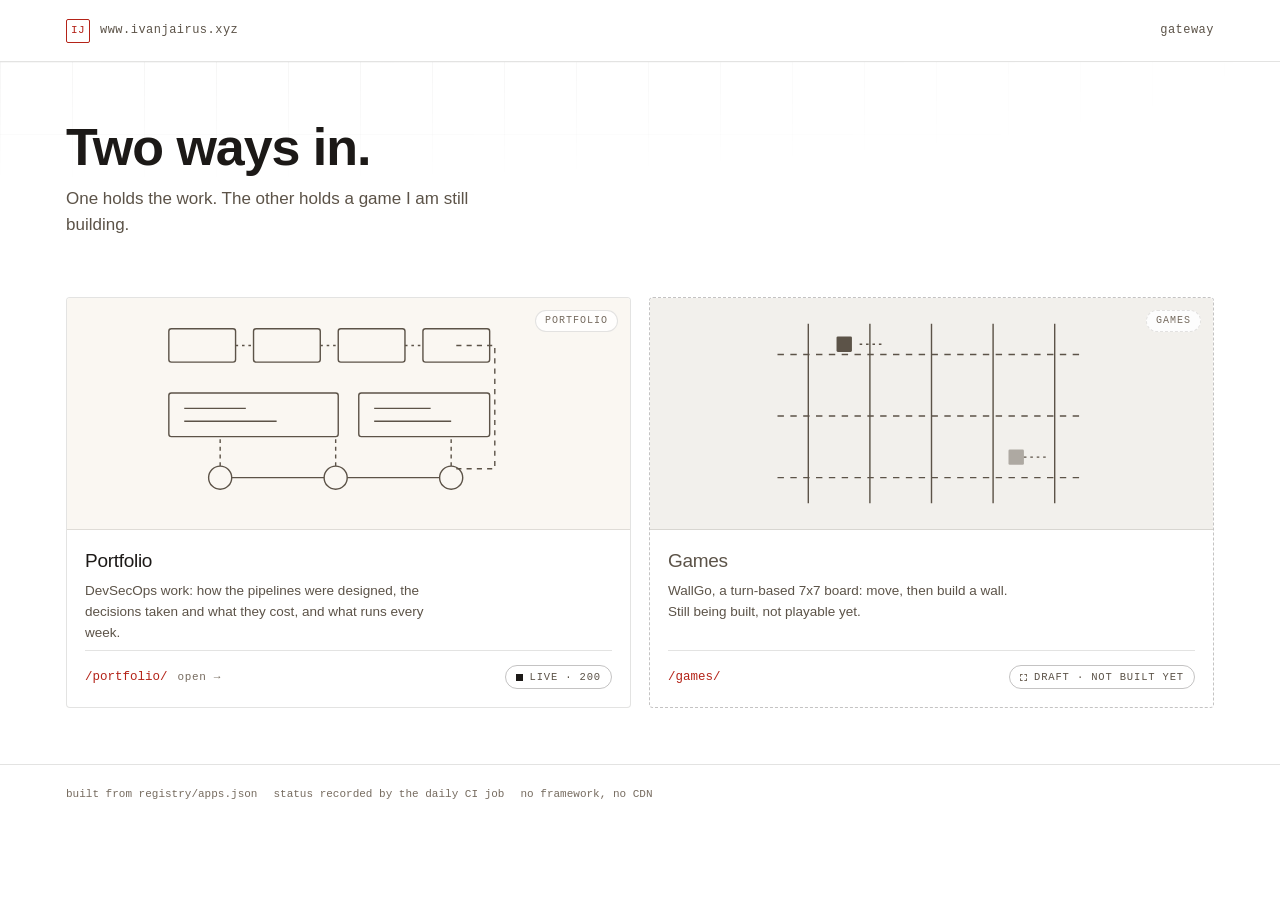
==== index.html @ 47e83b04 "Add the gateway core: registry, generator, tests and CI registry/apps.json is the only place an app " ====
<!DOCTYPE html>
<html lang="en">
<head>
  <meta charset="utf-8">
  <meta name="viewport" content="width=device-width, initial-scale=1">
  <title>Ivan Jairus · gateway</title>
  <meta name="description" content="Entry point for everything published under this domain.">
  <meta http-equiv="Content-Security-Policy" content="default-src 'self'; img-src 'self' data:; style-src 'self'; script-src 'self'; connect-src 'self' https://vitals.vercel-insights.com; base-uri 'none'; form-action 'none'; frame-ancestors 'none'">
  <meta name="color-scheme" content="light">
  <meta name="theme-color" content="#ffffff">
  <link rel="canonical" href="https://www.ivanjairus.xyz/">
  <link rel="icon" type="image/svg+xml" href="/static/img/favicon.svg">
  <meta property="og:type" content="website">
  <meta property="og:site_name" content="Ivan Jairus">
  <meta property="og:url" content="https://www.ivanjairus.xyz/">
  <meta property="og:title" content="Ivan Jairus · gateway">
  <meta property="og:description" content="Entry point for everything published under this domain.">
  <meta name="twitter:card" content="summary">
  <link rel="stylesheet" href="/static/css/base.css">
  <link rel="stylesheet" href="/static/css/cards.css">
</head>
<body>
  <a class="skip mono" href="#main">Skip to content</a>
  <header class="site-head">
    <div class="wrap head-row">
      <span class="mark mono" aria-hidden="true">IJ</span>
      <span class="brand mono">www.ivanjairus.xyz</span>
      <span class="where mono">gateway</span>
    </div>
  </header>
  <main id="main">
    <div class="hero-band">
      <div class="wrap hero-inner">
        <h1 class="hero">Two ways in.</h1>
        <p class="sub">One holds the work. The other holds a game I am still building.</p>
      </div>
    </div>
    <div class="wrap">
      <div class="sheet">
<a class="tile" href="/portfolio/">
      <span class="tag mono">portfolio</span>
      <span class="art"><img src="/static/img/apps/portfolio.svg" alt="" width="320" height="180"></span>
      <span class="cap">
        <span class="t">Portfolio</span>
        <span class="d">DevSecOps work: how the pipelines were designed, the decisions taken and what they cost, and what runs every week.</span>
        <span class="foot">
          <span class="path mono">/portfolio/</span><span class="go mono">open →</span>
          <span class="status mono"><span class="solid" aria-hidden="true"></span>live · 200</span>
        </span>
      </span>
    </a>
<a class="tile draft" href="/games/">
      <span class="tag mono">games</span>
      <span class="art"><img src="/static/img/apps/games.svg" alt="" width="320" height="180"></span>
      <span class="cap">
        <span class="t">Games</span>
        <span class="d">WallGo, a turn-based 7x7 board: move, then build a wall. Still being built, not playable yet.</span>
        <span class="foot">
          <span class="path mono">/games/</span>
          <span class="status mono"><span class="hollow" aria-hidden="true"></span>draft · not built yet</span>
        </span>
      </span>
    </a>
      </div>
    </div>
  </main>
  <footer class="site-foot">
    <div class="wrap foot-row">
      <span class="mono">built from registry/apps.json</span>
      <span class="mono">status recorded by the daily CI job</span>
      <span class="mono">no framework, no CDN</span>
    </div>
  </footer>
</body>
</html>
---- static/css/base.css ----
:root {
  color-scheme: light;

  --bg: #ffffff;
  --bg-3: #faf7f2;
  --ink: #1c1917;
  --ink-dim: #5c5348;
  --ink-faint: #766b5f;
  --line: rgba(28, 25, 23, 0.12);
  --line-strong: rgba(28, 25, 23, 0.26);

  /* Same red the portfolio already uses for OpenShift. It marks what a visitor can
     act on here, and never a status: status is a glyph plus a word. */
  --red: #b42318;
  --red-deep: #8f1d14;
  --red-tint: rgba(180, 35, 24, 0.07);

  --font-sans: -apple-system, BlinkMacSystemFont, "Segoe UI", "Helvetica Neue", Arial, sans-serif;
  --font-mono: ui-monospace, "SF Mono", SFMono-Regular, Menlo, Consolas, "Liberation Mono", monospace;

  --wrap: 1240px;
  --pad: clamp(20px, 4.6vw, 46px);
  --r2: 2px;
  --r4: 4px;
  --header-h: 61px;
}

*, *::before, *::after { box-sizing: border-box; }
html { scroll-behavior: smooth; }
body {
  margin: 0;
  background: var(--bg);
  color: var(--ink);
  font-family: var(--font-sans);
  font-size: 16px;
  line-height: 1.55;
  -webkit-font-smoothing: antialiased;
}
h1, h2, h3 { margin: 0; font-weight: 600; letter-spacing: -0.02em; }
p { margin: 0; }
.mono { font-family: var(--font-mono); }

.skip {
  position: absolute; left: -9999px; top: 0;
  background: #fff; color: var(--red); border: 1px solid var(--red);
  border-radius: var(--r2); padding: 8px 12px; font-size: 12px; z-index: 5;
}
.skip:focus { left: 12px; top: 12px; }

.wrap { max-width: var(--wrap); margin: 0 auto; padding: 0 var(--pad); }

.site-head {
  position: sticky; top: 0; z-index: 3;
  background: rgba(255, 255, 255, 0.9);
  backdrop-filter: saturate(140%) blur(6px);
  border-bottom: 1px solid var(--line);
}
.head-row {
  display: flex; align-items: center; gap: 10px;
  height: var(--header-h);
  font-size: 12px; letter-spacing: 0.04em; color: var(--ink-dim);
}
.mark {
  display: inline-flex; align-items: center; justify-content: center;
  width: 24px; height: 24px; border: 1px solid var(--red);
  border-radius: var(--r2); color: var(--red); font-size: 11px;
}
.where { margin-left: auto; }

.hero-band { position: relative; overflow: hidden; }
/* Graph paper is the portfolio's motif: the diagram is drawn before the YAML. */
.hero-band::before {
  content: ""; position: absolute; inset: 0; pointer-events: none; opacity: 0.35;
  background-image:
    linear-gradient(var(--line) 1px, transparent 1px),
    linear-gradient(90deg, var(--line) 1px, transparent 1px);
  background-size: 72px 72px;
  -webkit-mask-image: radial-gradient(130% 85% at 15% 0, #000 0%, transparent 68%);
  mask-image: radial-gradient(130% 85% at 15% 0, #000 0%, transparent 68%);
}
/* padding-block, not the shorthand: .wrap already owns the horizontal padding. */
.hero-inner { position: relative; padding-block: clamp(34px, 5vw, 58px) clamp(26px, 4vw, 40px); }
h1.hero { font-size: clamp(30px, 5vw, 52px); line-height: 1.04; max-width: 20ch; }
.sub { margin-top: 12px; max-width: 48ch; color: var(--ink-dim); font-size: clamp(15px, 1.4vw, 17px); }

.cat-block { margin-top: 40px; }
.cat-title { font-size: 13px; font-family: var(--font-mono); font-weight: 500;
  letter-spacing: 0.1em; text-transform: uppercase; color: var(--ink-dim); }
.cat-count { margin-top: 4px; font-size: 11px; letter-spacing: 0.06em; color: var(--ink-faint); }

.page-list { list-style: none; margin: 22px 0 0; padding: 0; display: grid; gap: 10px; }
.page-list a { font-family: var(--font-mono); font-size: 13px; color: var(--red); text-decoration: underline;
  text-underline-offset: 3px; }
.page-list a:hover { color: var(--red-deep); }

.site-foot { margin-top: 56px; border-top: 1px solid var(--line); }
.foot-row { display: flex; flex-wrap: wrap; gap: 16px; padding-top: 20px; padding-bottom: 24px;
  font-size: 11px; line-height: 1.8; color: var(--ink-faint); }

@media (max-width: 600px) {
  .foot-row { flex-direction: column; gap: 6px; }
}

@media (prefers-reduced-motion: reduce) {
  html { scroll-behavior: auto; }
  *, *::before, *::after { animation-duration: 0.001s !important; transition-duration: 0.001s !important; }
}
---- static/css/cards.css ----
.sheet {
  display: flex;
  flex-wrap: wrap;
  gap: 18px;
  margin-top: 18px;
}

/* One third minus the gaps gives at most three per row; flex-basis is a request,
   not a promise, so min-width decides the real column count and flex-grow hands
   the leftover width to whatever is left over on the final row. */
.tile {
  flex: 1 1 calc((100% - (2 * 18px)) / 3);
  min-width: 250px;
  position: relative;
  display: flex;
  flex-direction: column;
  background: #fff;
  border: 1px solid var(--line);
  border-radius: var(--r4);
  color: inherit;
  text-decoration: none;
  overflow: hidden;
  transition: border-color 0.14s ease;
}
.tile:hover, .tile:focus-visible { border-color: var(--red); }
.tile:focus-visible { outline: 2px solid var(--red); outline-offset: 2px; }

.tag {
  position: absolute; top: 12px; right: 12px; z-index: 1;
  font-size: 10px; line-height: 1; letter-spacing: 0.1em; text-transform: uppercase;
  color: var(--ink-faint);
  border: 1px solid var(--line);
  border-radius: 999px;
  padding: 5px 9px;
  background: rgba(255, 255, 255, 0.86);
}

.art {
  position: relative;
  aspect-ratio: 16 / 9;
  max-height: 232px;
  background: var(--bg-3);
  border-bottom: 1px solid var(--line);
}
.art img { position: absolute; inset: 0; width: 100%; height: 100%; display: block; }

.cap { flex: 1; display: flex; flex-direction: column; gap: 6px; padding: 16px 18px 18px; }
.cap .t { font-size: 19px; letter-spacing: -0.015em; }
.cap .d { font-size: 13.5px; color: var(--ink-dim); max-width: 46ch; }

.foot {
  display: flex; align-items: center; gap: 10px;
  margin-top: auto; padding-top: 14px; border-top: 1px solid var(--line);
}
.path { font-size: 12.5px; line-height: 1; color: var(--red); }
.go { font-size: 11px; line-height: 1; letter-spacing: 0.06em; color: var(--ink-faint); white-space: nowrap; }
.tile:hover .go { color: var(--red); }

.status {
  margin-left: auto;
  display: inline-flex; align-items: center; gap: 7px;
  font-size: 10.5px; line-height: 1; letter-spacing: 0.08em; text-transform: uppercase;
  color: var(--ink-dim);
  border: 1px solid var(--line-strong);
  border-radius: 999px;
  padding: 6px 10px;
  white-space: nowrap;
}
.solid { width: 7px; height: 7px; background: var(--ink); border: 1.5px solid var(--ink); }
.hollow { width: 7px; height: 7px; border: 1.5px dashed var(--ink-faint); }

.tile.draft { border-style: dashed; border-color: var(--line-strong); }
.tile.draft .art { background: #f2f0ec; }
.tile.draft .tag { border-style: dashed; }
.tile.draft .cap .t { color: var(--ink-dim); }
.tile.draft:hover, .tile.draft:focus-visible { border-color: var(--ink-faint); }
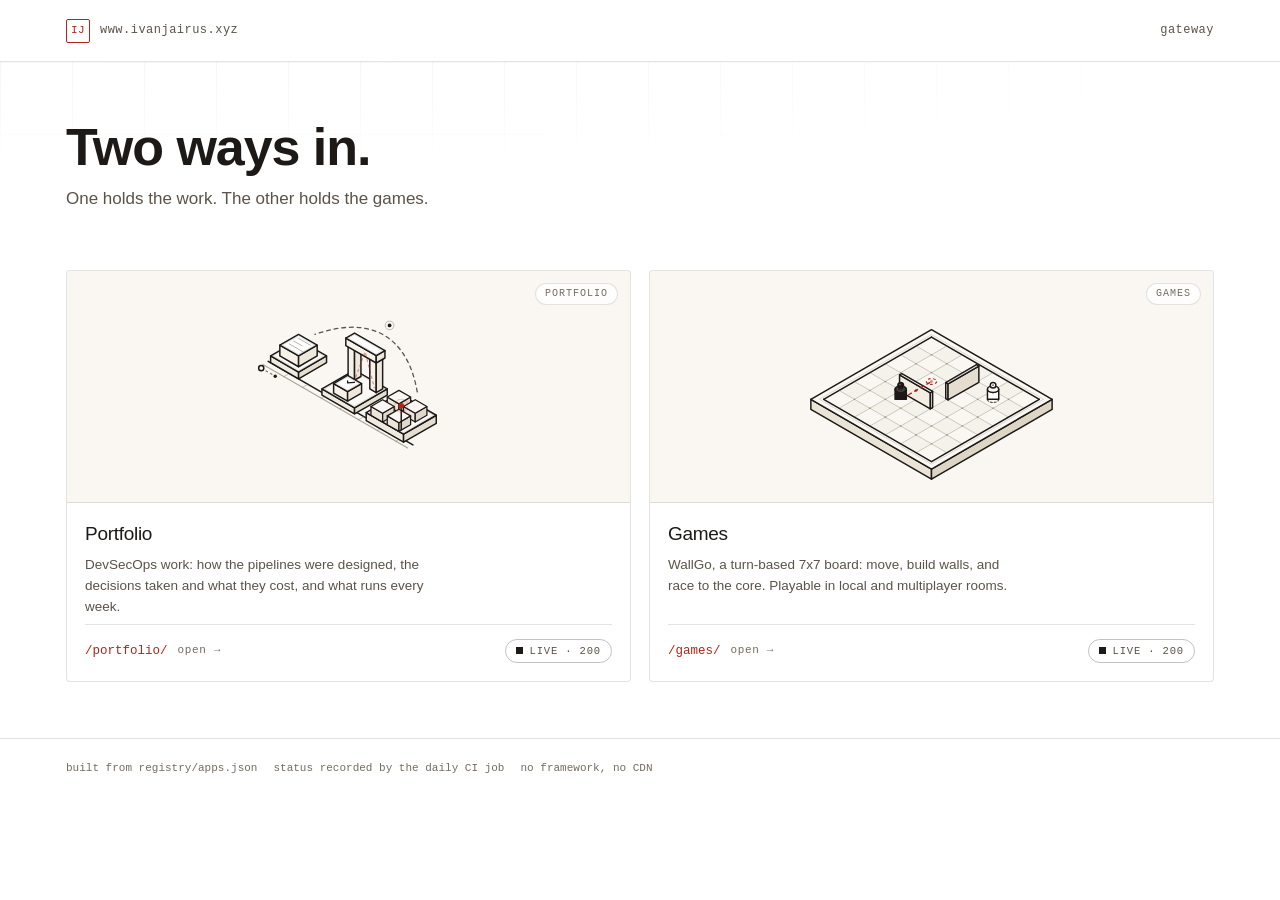
==== commit b8b858e5: "Promote games app to live with origin rewrites and sitemap entry" ====
--- a/index.html
+++ b/index.html
@@ -32,7 +32,7 @@
     <div class="hero-band">
       <div class="wrap hero-inner">
         <h1 class="hero">Two ways in.</h1>
-        <p class="sub">One holds the work. The other holds a game I am still building.</p>
+        <p class="sub">One holds the work. The other holds the games.</p>
       </div>
     </div>
     <div class="wrap">
@@ -49,15 +49,15 @@
         </span>
       </span>
     </a>
-<a class="tile draft" href="/games/">
+<a class="tile" href="/games/">
       <span class="tag mono">games</span>
       <span class="art"><img src="/static/img/apps/games.svg" alt="" width="320" height="180"></span>
       <span class="cap">
         <span class="t">Games</span>
-        <span class="d">WallGo, a turn-based 7x7 board: move, then build a wall. Still being built, not playable yet.</span>
+        <span class="d">WallGo, a turn-based 7x7 board: move, build walls, and race to the core. Playable in local and multiplayer rooms.</span>
         <span class="foot">
-          <span class="path mono">/games/</span>
-          <span class="status mono"><span class="hollow" aria-hidden="true"></span>draft · not built yet</span>
+          <span class="path mono">/games/</span><span class="go mono">open →</span>
+          <span class="status mono"><span class="solid" aria-hidden="true"></span>live · 200</span>
         </span>
       </span>
     </a>
--- a/static/css/cards.css
+++ b/static/css/cards.css
@@ -42,7 +42,21 @@
   background: var(--bg-3);
   border-bottom: 1px solid var(--line);
 }
-.art img { position: absolute; inset: 0; width: 100%; height: 100%; display: block; }
+.art img {
+  position: absolute;
+  inset: 0;
+  width: 100%;
+  height: 100%;
+  display: block;
+  transition: transform 0.28s cubic-bezier(0.16, 1, 0.3, 1);
+}
+
+@media (hover: hover) and (pointer: fine) {
+  .tile:hover .art img,
+  .tile:focus-visible .art img {
+    transform: translateY(-2px) scale(1.02);
+  }
+}
 
 .cap { flex: 1; display: flex; flex-direction: column; gap: 6px; padding: 16px 18px 18px; }
 .cap .t { font-size: 19px; letter-spacing: -0.015em; }
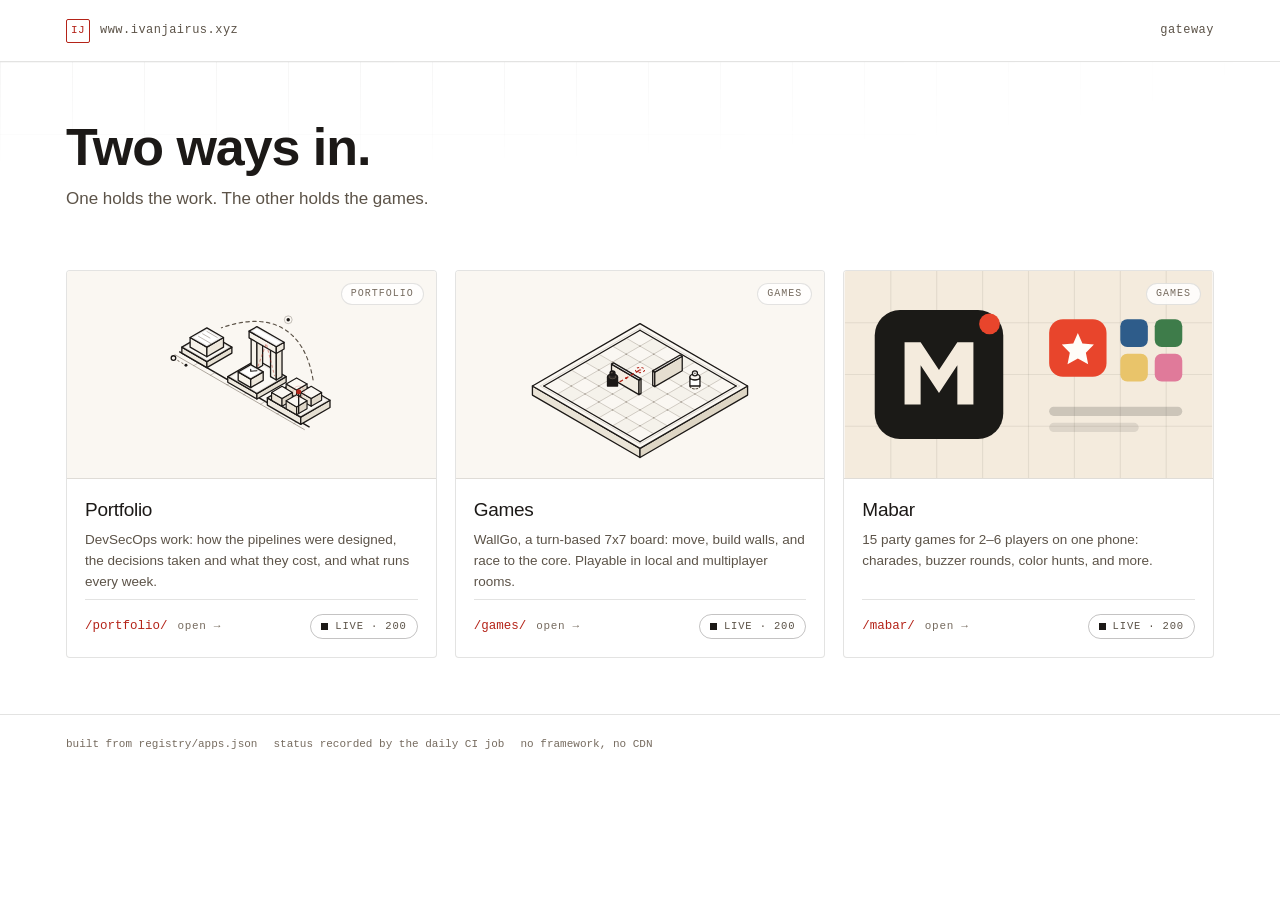
==== commit 52ece9c4: "feat: add Mabar app at /mabar/" ====
--- a/index.html
+++ b/index.html
@@ -61,6 +61,18 @@
         </span>
       </span>
     </a>
+<a class="tile" href="/mabar/">
+      <span class="tag mono">games</span>
+      <span class="art"><img src="/static/img/apps/mabar.svg" alt="" width="320" height="180"></span>
+      <span class="cap">
+        <span class="t">Mabar</span>
+        <span class="d">15 party games for 2–6 players on one phone: charades, buzzer rounds, color hunts, and more.</span>
+        <span class="foot">
+          <span class="path mono">/mabar/</span><span class="go mono">open →</span>
+          <span class="status mono"><span class="solid" aria-hidden="true"></span>live · 200</span>
+        </span>
+      </span>
+    </a>
       </div>
     </div>
   </main>
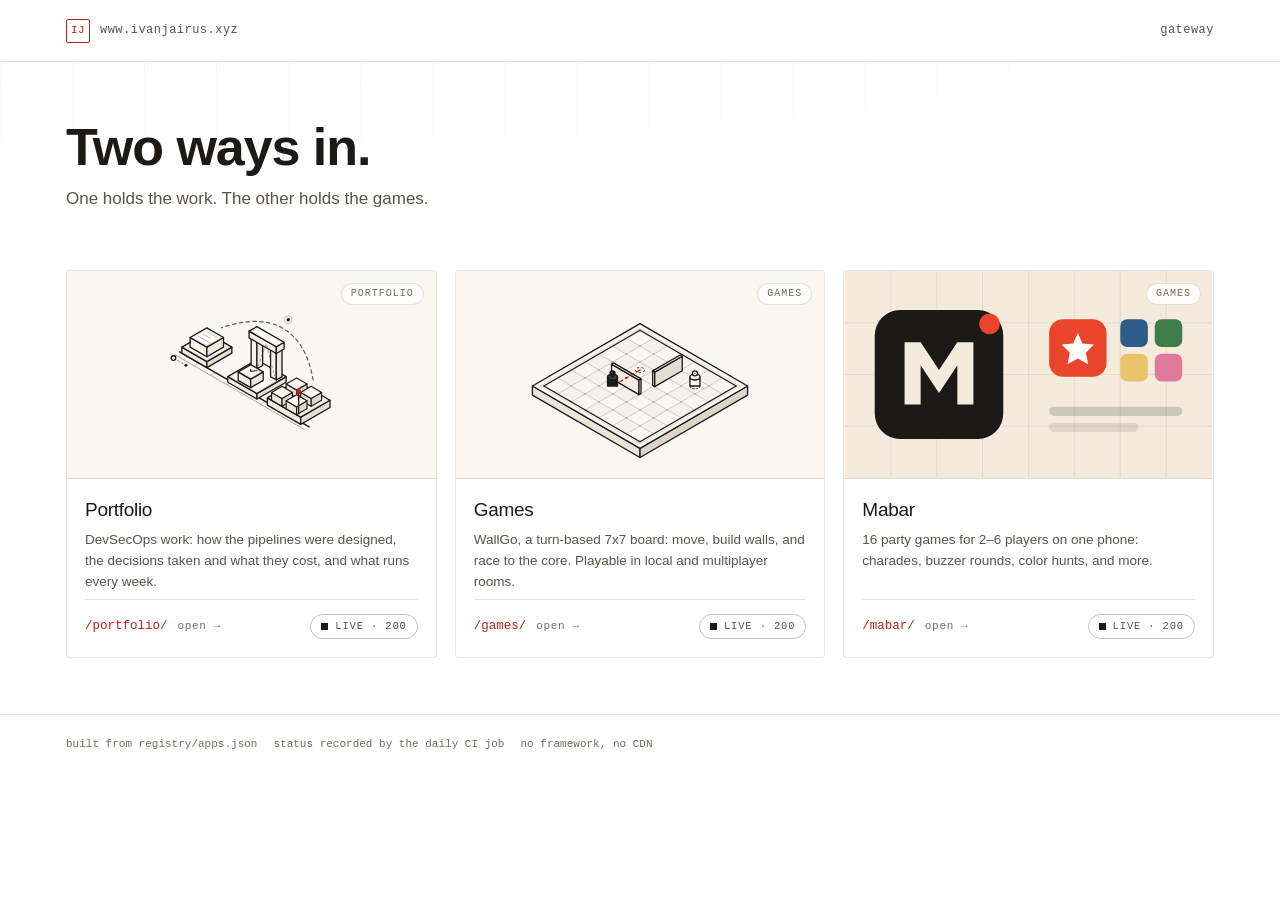
==== commit a2de1b52: "chore: update Mabar card count to 16" ====
--- a/index.html
+++ b/index.html
@@ -66,7 +66,7 @@
       <span class="art"><img src="/static/img/apps/mabar.svg" alt="" width="320" height="180"></span>
       <span class="cap">
         <span class="t">Mabar</span>
-        <span class="d">15 party games for 2–6 players on one phone: charades, buzzer rounds, color hunts, and more.</span>
+        <span class="d">16 party games for 2–6 players on one phone: charades, buzzer rounds, color hunts, and more.</span>
         <span class="foot">
           <span class="path mono">/mabar/</span><span class="go mono">open →</span>
           <span class="status mono"><span class="solid" aria-hidden="true"></span>live · 200</span>
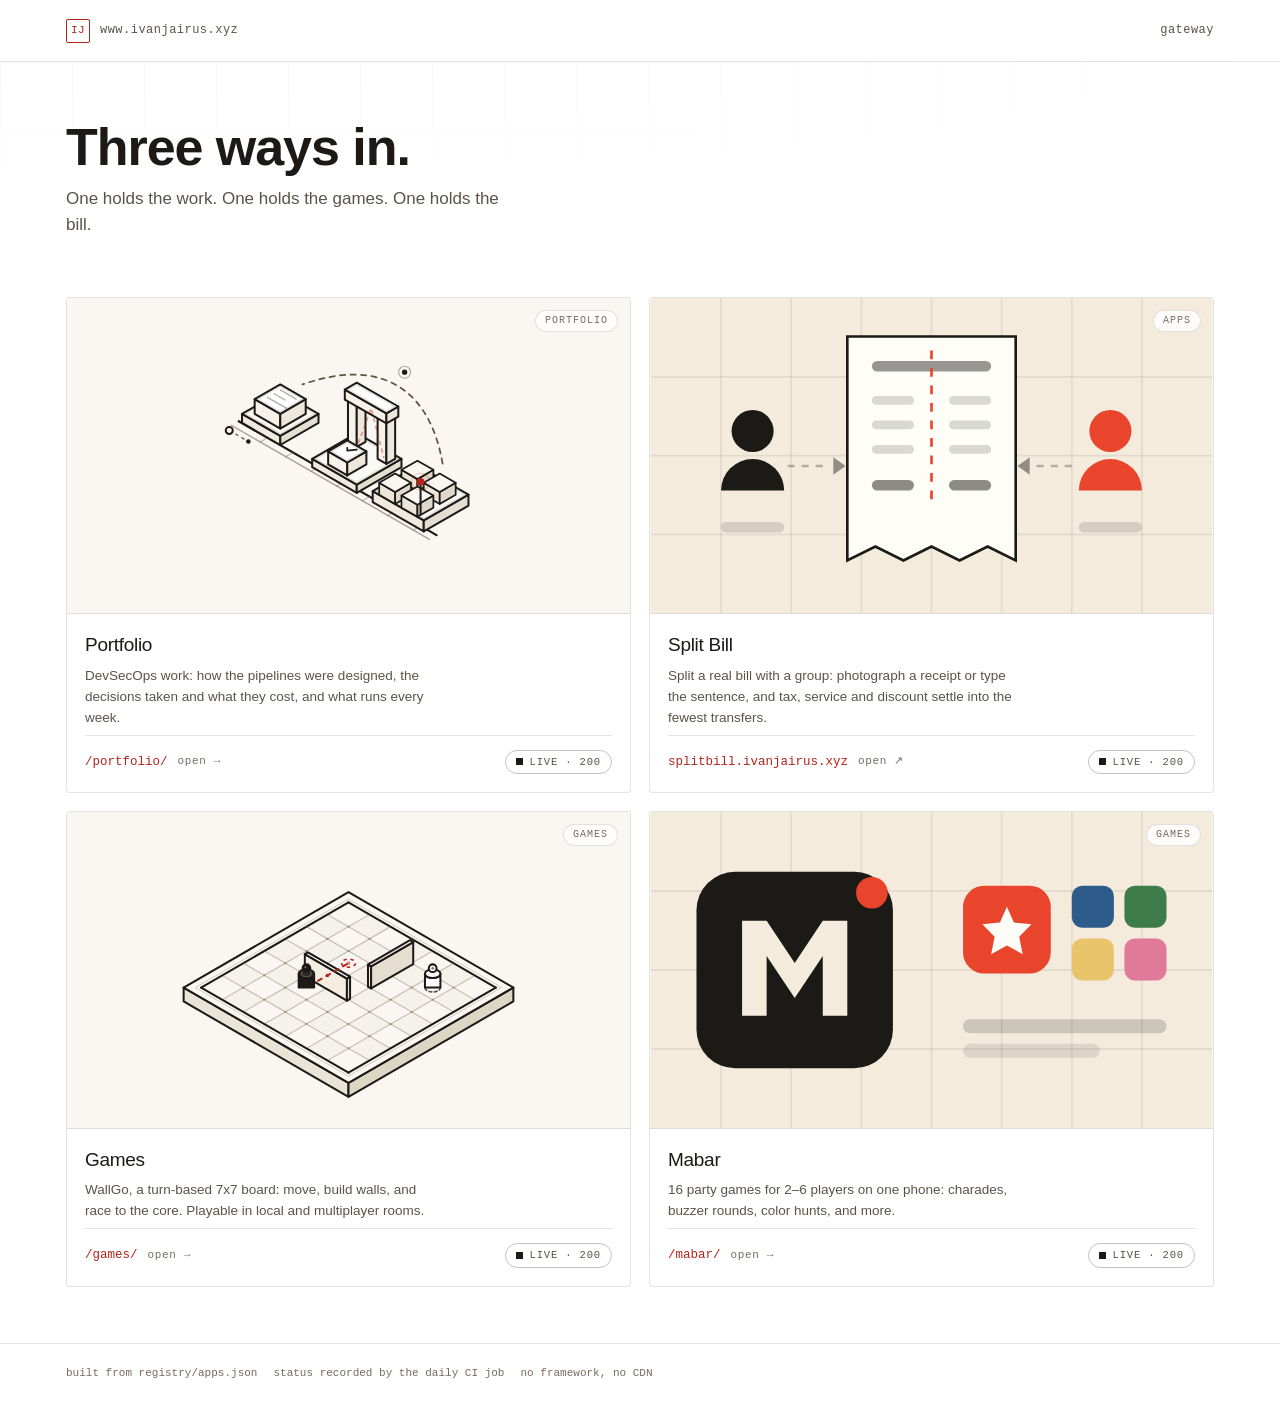
==== commit f2fcc5e7: "feat: add Split Bill as an external card, landing to two columns Split Bill serves itself at splitbi" ====
--- a/index.html
+++ b/index.html
@@ -31,8 +31,8 @@
   <main id="main">
     <div class="hero-band">
       <div class="wrap hero-inner">
-        <h1 class="hero">Two ways in.</h1>
-        <p class="sub">One holds the work. The other holds the games.</p>
+        <h1 class="hero">Three ways in.</h1>
+        <p class="sub">One holds the work. One holds the games. One holds the bill.</p>
       </div>
     </div>
     <div class="wrap">
@@ -45,6 +45,18 @@
         <span class="d">DevSecOps work: how the pipelines were designed, the decisions taken and what they cost, and what runs every week.</span>
         <span class="foot">
           <span class="path mono">/portfolio/</span><span class="go mono">open →</span>
+          <span class="status mono"><span class="solid" aria-hidden="true"></span>live · 200</span>
+        </span>
+      </span>
+    </a>
+<a class="tile" href="https://splitbill.ivanjairus.xyz/">
+      <span class="tag mono">apps</span>
+      <span class="art"><img src="/static/img/apps/splitbill.svg" alt="" width="320" height="180"></span>
+      <span class="cap">
+        <span class="t">Split Bill</span>
+        <span class="d">Split a real bill with a group: photograph a receipt or type the sentence, and tax, service and discount settle into the fewest transfers.</span>
+        <span class="foot">
+          <span class="path mono">splitbill.ivanjairus.xyz</span><span class="go mono">open ↗</span>
           <span class="status mono"><span class="solid" aria-hidden="true"></span>live · 200</span>
         </span>
       </span>
--- a/static/css/cards.css
+++ b/static/css/cards.css
@@ -3,13 +3,20 @@
   flex-wrap: wrap;
   gap: 18px;
   margin-top: 18px;
+  /* A tile is half the widest sheet minus the gap, and the art band is 16/9 of
+     exactly that, so no tile can outgrow the illustration it is showing. Both
+     come from --wrap rather than a literal, so widening the page moves the two
+     together. */
+  --tile-max: calc((var(--wrap) - (2 * var(--pad)) - 18px) / 2);
+  --art-max: calc(var(--tile-max) * 9 / 16);
 }
 
-/* One third minus the gaps gives at most three per row; flex-basis is a request,
+/* Half the row minus the gap gives at most two per row; flex-basis is a request,
    not a promise, so min-width decides the real column count and flex-grow hands
-   the leftover width to whatever is left over on the final row. */
+   the leftover width to whatever is left over on the final row, up to --tile-max. */
 .tile {
-  flex: 1 1 calc((100% - (2 * 18px)) / 3);
+  flex: 1 1 calc((100% - 18px) / 2);
+  max-width: var(--tile-max);
   min-width: 250px;
   position: relative;
   display: flex;
@@ -38,7 +45,7 @@
 .art {
   position: relative;
   aspect-ratio: 16 / 9;
-  max-height: 232px;
+  max-height: var(--art-max);
   background: var(--bg-3);
   border-bottom: 1px solid var(--line);
 }
